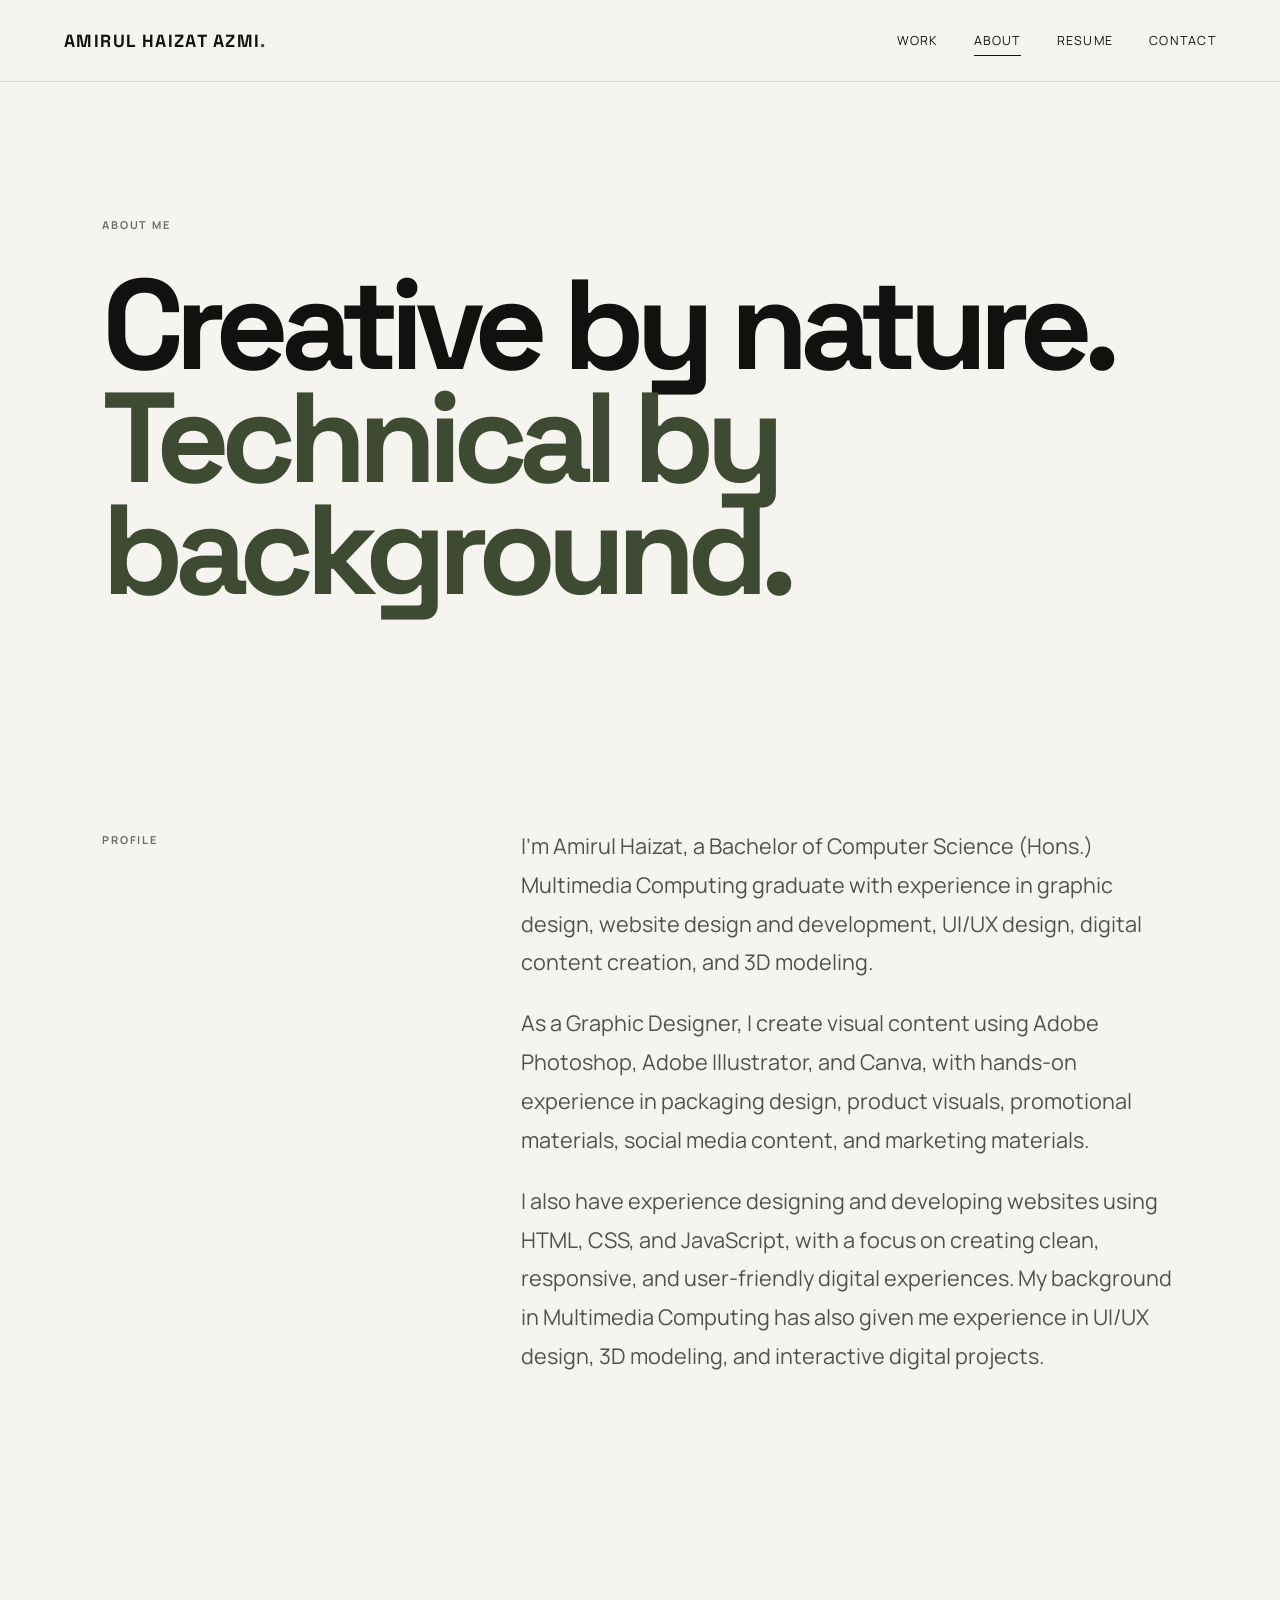
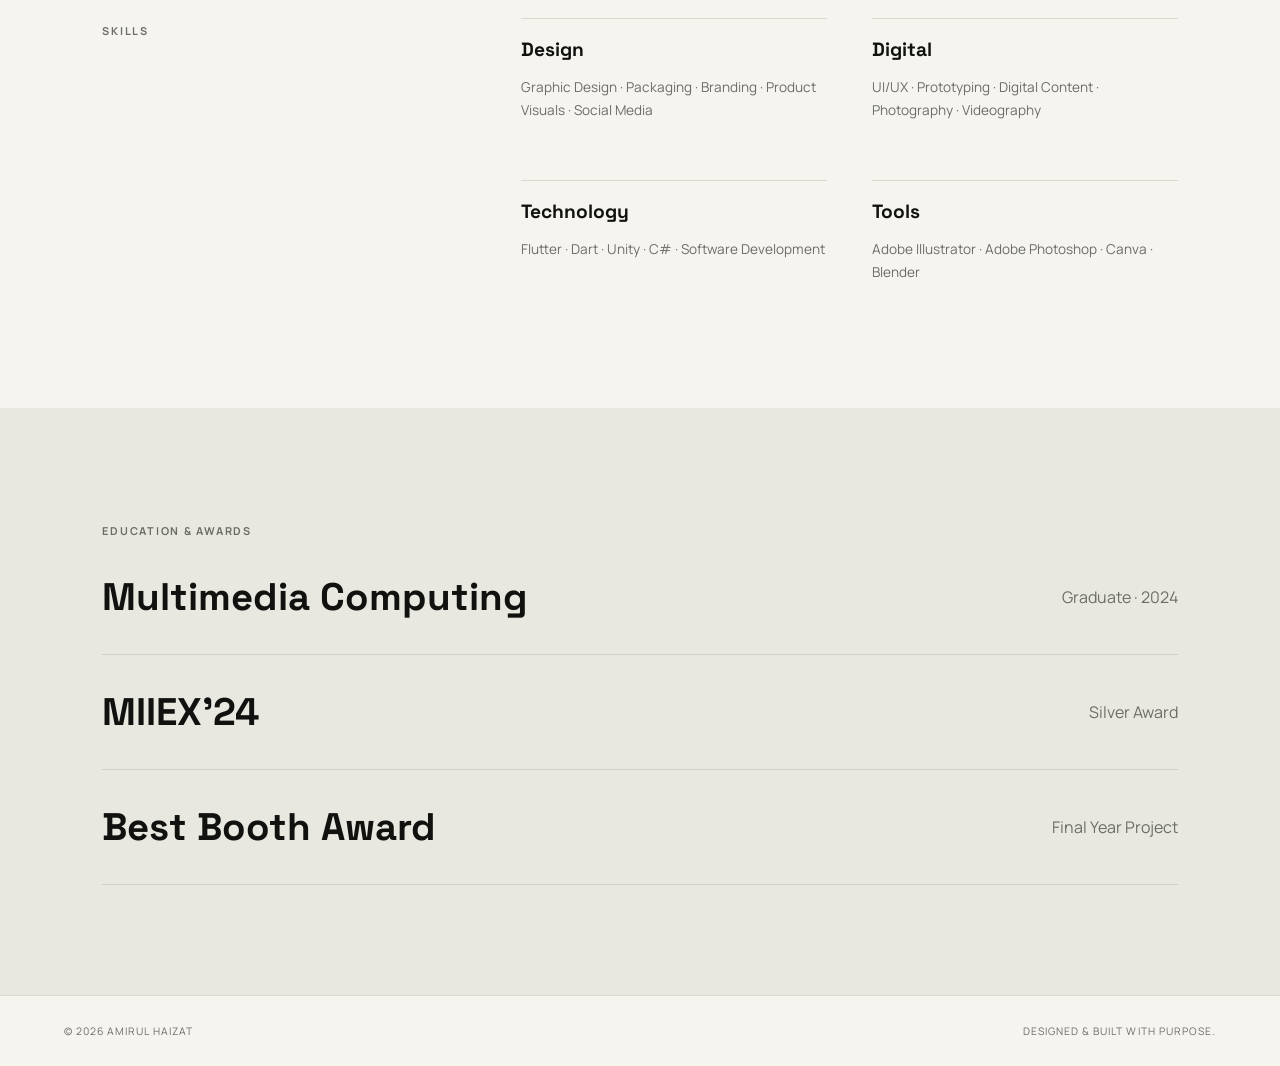
==== about.html @ 3feff0b4 "Add files via upload" ====
<!DOCTYPE html>
<html lang="en">
<head>
    <meta charset="UTF-8">
    <meta name="viewport" content="width=device-width, initial-scale=1.0">
    <title>About — Hazerd</title>
    <link rel="preconnect" href="https://fonts.googleapis.com">
    <link rel="preconnect" href="https://fonts.gstatic.com" crossorigin>
    <link
        href="https://fonts.googleapis.com/css2?family=Manrope:wght@400;500;600;700;800&family=Space+Grotesk:wght@400;500;600;700&display=swap"
        rel="stylesheet"
    >

    <link rel="stylesheet" href="css/style.css">
</head>

<body>

    <header class="site-header">
    <a class="logo" href="index.html">AMIRUL HAIZAT AZMI<span>.</span></a>

        <button
            class="menu-toggle"
            aria-label="Open menu"
            aria-expanded="false"
        >
            <span></span>
            <span></span>
        </button>

        <nav class="nav">
            <a href="work.html">Work</a>
            <a class="active" href="about.html">About</a>
            <a href="index.html#resume">Resume</a>
            <a href="index.html#contact">Contact</a>
        </nav>
    </header>

    <main>

        <section class="section page-hero">
            <span class="eyebrow">ABOUT ME</span>

            <h1>
                Creative by nature.<br>
                <em>Technical by background.</em>
            </h1>
        </section>

        <section class="section about-full">
            <div>
                <span class="eyebrow">PROFILE</span>
            </div>

            <div class="about-copy large-copy">
                <p>
                    I'm Amirul Haizat, a Bachelor of Computer Science (Hons.) Multimedia Computing graduate with experience in graphic design, website design and development, UI/UX design, digital content creation, and 3D modeling.
                </p>

                <p>
                    As a Graphic Designer, I create visual content using Adobe Photoshop, Adobe Illustrator, and Canva, with hands-on experience in packaging design, product visuals, promotional materials, social media content, and marketing materials.
                </p>

                <p>
                    I also have experience designing and developing websites using HTML, CSS, and JavaScript, with a focus on creating clean, responsive, and user-friendly digital experiences. My background in Multimedia Computing has also given me experience in UI/UX design, 3D modeling, and interactive digital projects.
                </p>
            </div>
        </section>

        <section class="section two-col">
            <div>
                <span class="eyebrow">SKILLS</span>
            </div>

            <div class="skill-list">

                <div>
                    <h3>Design</h3>
                    <p>
                        Graphic Design · Packaging · Branding · Product Visuals ·
                        Social Media
                    </p>
                </div>

                <div>
                    <h3>Digital</h3>
                    <p>
                        UI/UX · Prototyping · Digital Content · Photography ·
                        Videography
                    </p>
                </div>

                <div>
                    <h3>Technology</h3>
                    <p>
                        Flutter · Dart · Unity · C# · Software Development
                    </p>
                </div>

                <div>
                    <h3>Tools</h3>
                    <p>
                        Adobe Illustrator · Adobe Photoshop · Canva · Blender
                    </p>
                </div>

            </div>
        </section>

        <section class="section education">
            <span class="eyebrow">EDUCATION & AWARDS</span>

            <div class="education-row">
                <h2>Multimedia Computing</h2>
                <p>Graduate · 2024</p>
            </div>

            <div class="education-row">
                <h2>MIIEX'24</h2>
                <p>Silver Award</p>
            </div>

            <div class="education-row">
                <h2>Best Booth Award</h2>
                <p>Final Year Project</p>
            </div>
        </section>

    </main>

    <footer><span>© 2026 Amirul Haizat</span><span>Designed & built with purpose.</span></footer>
    <script src="js/script.js"></script>

</body>
</html>
---- css/style.css ----
:root{--bg:#f5f4ef;--text:#11120f;--muted:#6c6d67;--accent:#3f4a32;--line:#d9d9d1;--orange:#c86b36;--dark:#22271f;--cream:#e6ddca}*{box-sizing:border-box}html{scroll-behavior:smooth}body{margin:0;background:var(--bg);color:var(--text);font-family:Manrope,Arial,sans-serif}a{color:inherit;text-decoration:none}.site-header{height:82px;padding:0 5vw;display:flex;align-items:center;justify-content:space-between;border-bottom:1px solid var(--line);position:relative;background:rgba(245,244,239,.94);backdrop-filter:blur(10px);z-index:10}.logo{font:700 1.1rem "Space Grotesk",sans-serif;letter-spacing:.08em}.logo span{color:var(--accent)}.nav{display:flex;gap:36px;font-size:.78rem;text-transform:uppercase;letter-spacing:.1em}.nav a{position:relative}.nav a:after{content:"";position:absolute;left:0;bottom:-7px;width:0;height:1px;background:var(--text);transition:.25s}.nav a:hover:after,.nav a.active:after{width:100%}.menu-toggle{display:none;border:0;background:none}.section{padding:110px 8vw}.hero{min-height:calc(100vh - 82px);display:flex;flex-direction:column;justify-content:center;padding-top:80px;padding-bottom:60px}.eyebrow{font-size:.68rem;letter-spacing:.16em;font-weight:700;color:var(--muted)}h1,h2,h3{font-family:"Space Grotesk",sans-serif;margin:0}h1{font-size:clamp(4rem,10vw,9.5rem);line-height:.88;letter-spacing:-.07em;margin:35px 0 70px}h1 em,h2 em{font-style:normal;color:var(--accent)}.hero-bottom{display:flex;justify-content:space-between;align-items:end;max-width:900px}.hero-bottom p{max-width:430px;color:var(--muted);line-height:1.7}.circle-link{width:58px;height:58px;border:1px solid var(--text);border-radius:50%;display:grid;place-items:center;font-size:1.3rem;transition:.25s}.circle-link:hover{background:var(--text);color:var(--bg);transform:translateY(4px)}.section-heading{display:flex;gap:25px;align-items:center;margin-bottom:55px}.section-heading span{font-size:.7rem;color:var(--muted)}.section-heading h2{font-size:clamp(2rem,4vw,4rem);letter-spacing:-.04em}.work-grid,.gallery-grid{display:grid;grid-template-columns:1fr 1fr;gap:70px 30px}.project-large{grid-column:span 2}.project-image{aspect-ratio:16/10;display:grid;place-items:center;overflow:hidden}.project-large .project-image{aspect-ratio:2.15/1}.placeholder{font:600 .7rem "Space Grotesk";letter-spacing:.12em;text-align:center}.placeholder.green,.case-placeholder.green{background:#3f4a32;color:#fff}.placeholder.dark,.case-placeholder.dark{background:#252a22;color:#fff}.placeholder.orange,.case-placeholder.orange{background:#c86b36;color:#fff}.placeholder.cream,.case-placeholder.cream{background:#e6ddca;color:#25271f}.placeholder.light,.case-placeholder.light{background:#deded7;color:#45463f}.project-image span{opacity:.5}.project-meta{display:flex;justify-content:space-between;padding-top:18px}.project-meta h3{font-size:1.15rem}.project-meta p{margin:7px 0 0;color:var(--muted);font-size:.75rem}.project-meta>span{font-size:1.2rem}.center-link{text-align:center;margin-top:80px}.text-link{display:inline-flex;gap:25px;border-bottom:1px solid var(--text);padding-bottom:8px;font-size:.78rem;text-transform:uppercase;letter-spacing:.12em}.text-link span{transition:.25s}.text-link:hover span{transform:translateX(7px)}.about-section{background:#e8e8e1}.about-layout{display:grid;grid-template-columns:1.2fr .8fr;gap:10vw}.statement{font-size:clamp(2.5rem,5vw,5rem);line-height:.98;letter-spacing:-.05em}.statement span{color:var(--muted)}.about-copy{color:#51524d;line-height:1.8}.about-copy p{margin:0 0 22px}.about-copy .text-link{margin-top:20px;color:var(--text)}.skills-section{display:grid;grid-template-columns:.65fr 1.35fr;gap:8vw}.skills-intro h2{font-size:clamp(2rem,4vw,4rem);margin-top:20px;letter-spacing:-.05em}.skills-grid{display:grid;grid-template-columns:1fr 1fr;gap:55px 40px}.skills-grid div{border-top:1px solid var(--line);padding-top:20px}.skills-grid span{font-size:.65rem;color:var(--muted)}.skills-grid h3{margin:20px 0 12px;font-size:1.3rem}.skills-grid p{color:var(--muted);line-height:1.7;font-size:.85rem}.timeline article{display:grid;grid-template-columns:180px 1fr;border-top:1px solid var(--line);padding:28px 0}.timeline article:last-child{border-bottom:1px solid var(--line)}.timeline article>span{font-size:.7rem;color:var(--muted);text-transform:uppercase;letter-spacing:.1em}.timeline h3{font-size:1.3rem}.timeline p{margin:8px 0;color:var(--muted)}.timeline small{color:var(--muted)}.button{display:inline-flex;gap:40px;margin-top:50px;padding:16px 20px;background:var(--text);color:var(--bg);font-size:.75rem;text-transform:uppercase;letter-spacing:.1em}.contact-section{background:var(--accent);color:#fff}.contact-inner{min-height:75vh;display:flex;flex-direction:column;justify-content:center}.contact-section .eyebrow{color:#cbd0c2}.contact-section h2{font-size:clamp(4rem,9vw,9rem);line-height:.9;letter-spacing:-.07em;margin:35px 0 65px}.email-link{font:500 clamp(1.2rem,2vw,2rem) "Space Grotesk";width:max-content;border-bottom:1px solid rgba(255,255,255,.6);padding-bottom:8px}.contact-links{display:flex;gap:30px;margin-top:45px;font-size:.75rem;text-transform:uppercase;letter-spacing:.12em}.contact-links a:hover{text-decoration:underline}footer{padding:28px 5vw;display:flex;justify-content:space-between;border-top:1px solid var(--line);font-size:.65rem;text-transform:uppercase;letter-spacing:.1em;color:var(--muted)}.page-hero{padding-top:130px;padding-bottom:80px}.page-hero h1{margin:35px 0 30px}.page-hero>p{max-width:530px;color:var(--muted);line-height:1.8}.filters{display:flex;gap:25px;flex-wrap:wrap;margin-bottom:55px;border-bottom:1px solid var(--line);padding-bottom:20px}.filter{border:0;background:none;padding:0;color:var(--muted);font:600 .7rem Manrope;text-transform:uppercase;letter-spacing:.1em;cursor:pointer}.filter.active,.filter:hover{color:var(--text)}.gallery-grid .project-card.hide{display:none}.project-hero h1{margin-bottom:60px}.project-intro{display:grid;grid-template-columns:1.2fr .8fr;gap:10vw;max-width:1000px}.project-intro>p{font-size:1.2rem;line-height:1.7;max-width:650px}.project-details{display:grid;gap:25px;font-size:.65rem;letter-spacing:.1em;color:var(--muted)}.project-details strong{display:block;color:var(--text);font-size:.75rem;margin-top:6px;letter-spacing:0}.case-placeholder{min-height:500px;display:grid;place-items:center;font:600 .7rem "Space Grotesk";letter-spacing:.12em;text-align:center;color:#777}.case-placeholder.green,.case-placeholder.dark,.case-placeholder.orange{color:#fff}.case-grid{display:grid;grid-template-columns:.65fr 1.35fr;gap:8vw}.case-grid h2{font-size:clamp(2rem,4vw,4rem);line-height:1;letter-spacing:-.05em;margin-bottom:25px}.case-grid p{max-width:600px;color:var(--muted);line-height:1.8}.image-pair{display:grid;grid-template-columns:1fr 1fr;gap:25px}.image-pair .case-placeholder{min-height:450px}.large-case{min-height:650px}.next-project{padding:80px 8vw;display:flex;justify-content:space-between;border-top:1px solid var(--line);font:600 .75rem Manrope;text-transform:uppercase;letter-spacing:.1em}.about-full,.two-col{display:grid;grid-template-columns:.65fr 1.35fr;gap:8vw}.large-copy{font-size:1.35rem;line-height:1.8;max-width:800px}.skill-list{display:grid;grid-template-columns:1fr 1fr;gap:45px}.skill-list>div{border-top:1px solid var(--line);padding-top:18px}.skill-list h3{font-size:1.2rem;margin-bottom:12px}.skill-list p{color:var(--muted);line-height:1.7;font-size:.85rem}.education{background:#e8e8e1}.education-row{display:flex;justify-content:space-between;align-items:center;border-bottom:1px solid #cfcfc7;padding:30px 0}.education-row h2{font-size:clamp(1.5rem,3vw,3rem)}.education-row p{color:var(--muted)}@media(max-width:760px){.site-header{height:70px}.nav{display:none;position:absolute;top:70px;left:0;right:0;background:var(--bg);padding:25px 8vw;flex-direction:column;gap:25px;border-bottom:1px solid var(--line)}.nav.open{display:flex}.menu-toggle{display:flex;flex-direction:column;gap:6px}.menu-toggle span{display:block;width:25px;height:1px;background:var(--text)}.section{padding:75px 7vw}.hero{min-height:calc(100vh - 70px)}h1{font-size:clamp(3.6rem,17vw,6rem);margin:25px 0 50px}.hero-bottom{align-items:start;gap:30px}.hero-bottom p{font-size:.85rem}.circle-link{min-width:50px;width:50px;height:50px}.work-grid,.gallery-grid,.about-layout,.skills-section,.project-intro,.case-grid,.about-full,.two-col{grid-template-columns:1fr}.project-large{grid-column:auto}.work-grid{gap:50px 0}.skills-grid,.skill-list,.image-pair{grid-template-columns:1fr}.section-heading{margin-bottom:35px}.section-heading h2{font-size:2.2rem}.timeline article{grid-template-columns:1fr;gap:12px}.contact-section h2{font-size:clamp(3.5rem,16vw,6rem)}.email-link{font-size:1rem}.contact-links{flex-wrap:wrap}.page-hero{padding-top:90px}.case-placeholder{min-height:320px}.image-pair .case-placeholder{min-height:300px}.large-case{min-height:420px}.next-project{padding:55px 7vw;font-size:.65rem}.education-row{align-items:start;gap:20px;flex-direction:column}footer{gap:20px;flex-direction:column}}
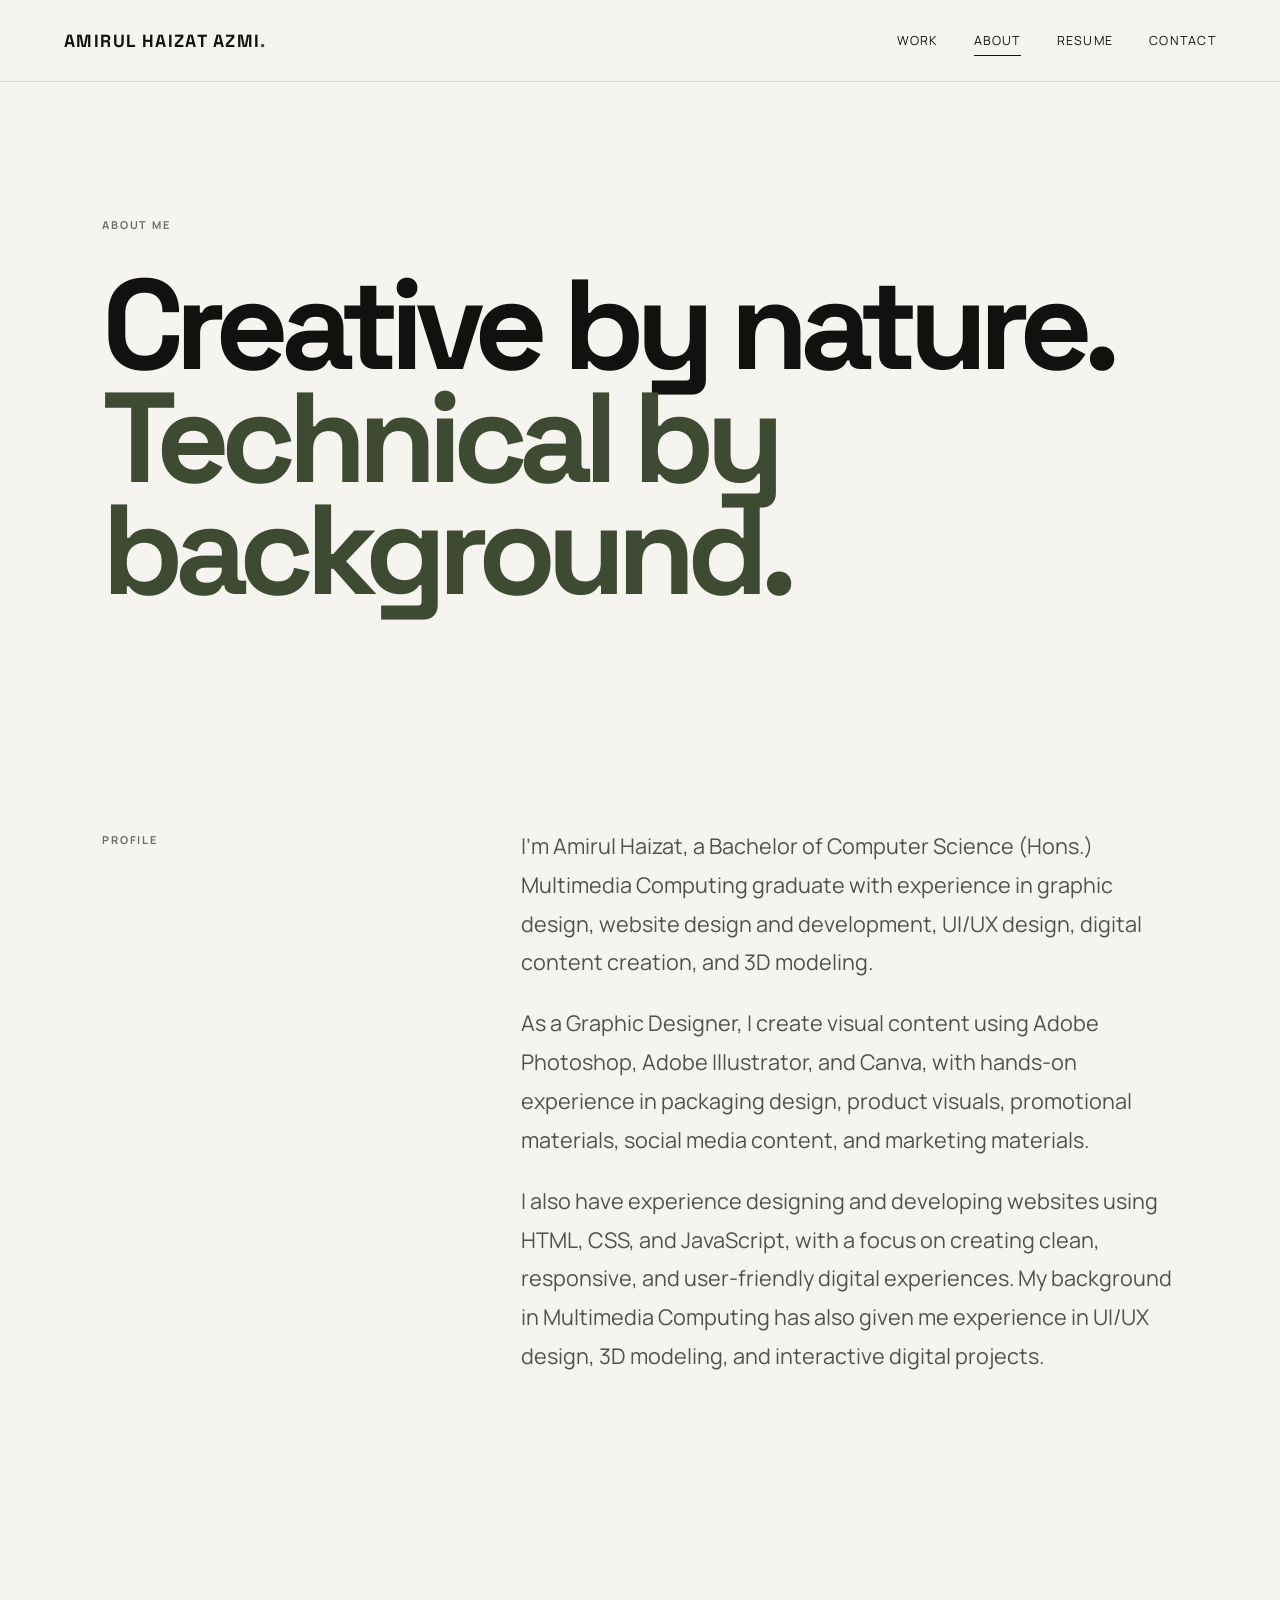
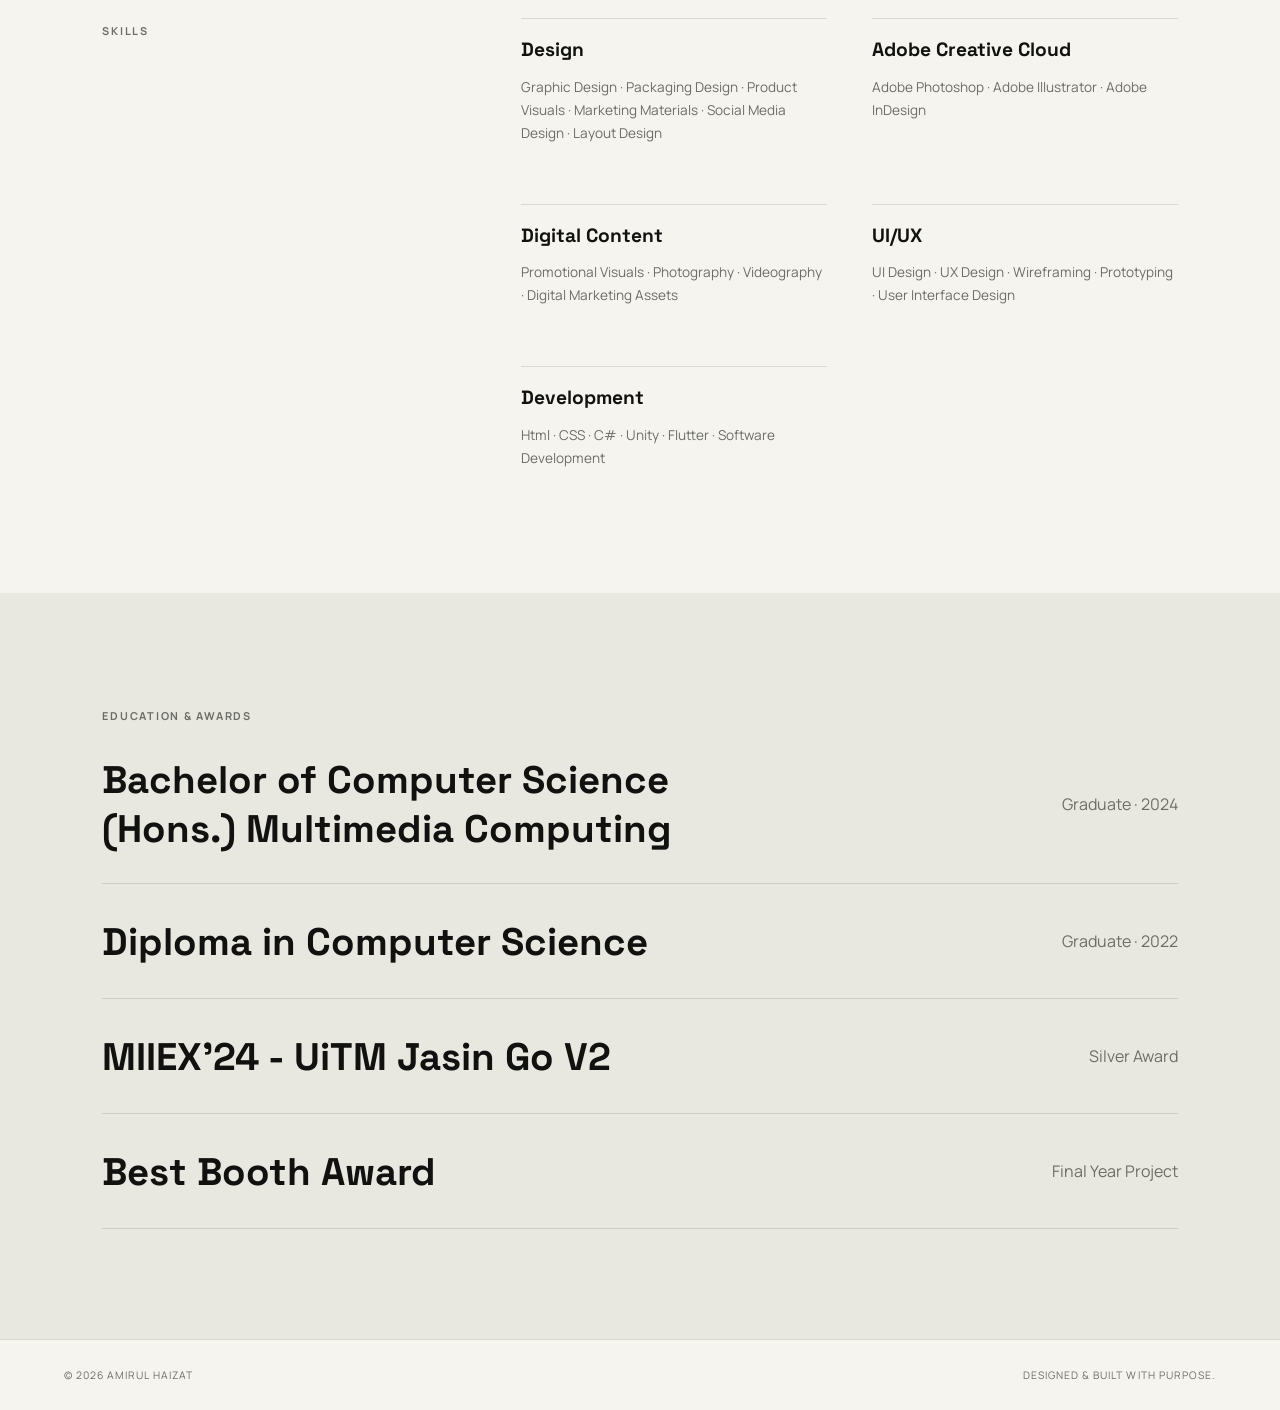
==== commit 5863e572: "Add files via upload" ====
--- a/about.html
+++ b/about.html
@@ -77,30 +77,35 @@
                 <div>
                     <h3>Design</h3>
                     <p>
-                        Graphic Design · Packaging · Branding · Product Visuals ·
-                        Social Media
+                        Graphic Design · Packaging Design · Product Visuals · Marketing Materials · Social Media Design · Layout Design
                     </p>
                 </div>
 
                 <div>
-                    <h3>Digital</h3>
+                    <h3>Adobe Creative Cloud</h3>
                     <p>
-                        UI/UX · Prototyping · Digital Content · Photography ·
-                        Videography
+                        Adobe Photoshop · Adobe Illustrator · Adobe InDesign
                     </p>
                 </div>
 
                 <div>
-                    <h3>Technology</h3>
+                    <h3>Digital Content</h3>
                     <p>
-                        Flutter · Dart · Unity · C# · Software Development
+                        Promotional Visuals · Photography · Videography · Digital Marketing Assets
                     </p>
                 </div>
 
                 <div>
-                    <h3>Tools</h3>
+                    <h3>UI/UX</h3>
                     <p>
-                        Adobe Illustrator · Adobe Photoshop · Canva · Blender
+                        UI Design · UX Design · Wireframing · Prototyping · User Interface Design
+                    </p>
+                </div>
+
+                <div>
+                    <h3>Development</h3>
+                    <p>
+                        Html · CSS · C# · Unity · Flutter · Software Development
                     </p>
                 </div>
 
@@ -111,12 +116,17 @@
             <span class="eyebrow">EDUCATION & AWARDS</span>
 
             <div class="education-row">
-                <h2>Multimedia Computing</h2>
+                <h2>Bachelor of Computer Science <br> (Hons.) Multimedia Computing</h2>
                 <p>Graduate · 2024</p>
             </div>
 
             <div class="education-row">
-                <h2>MIIEX'24</h2>
+                <h2>Diploma in Computer Science</h2>
+                <p>Graduate · 2022</p>
+            </div>
+
+            <div class="education-row">
+                <h2>MIIEX'24 - UiTM Jasin Go V2</h2>
                 <p>Silver Award</p>
             </div>
 
